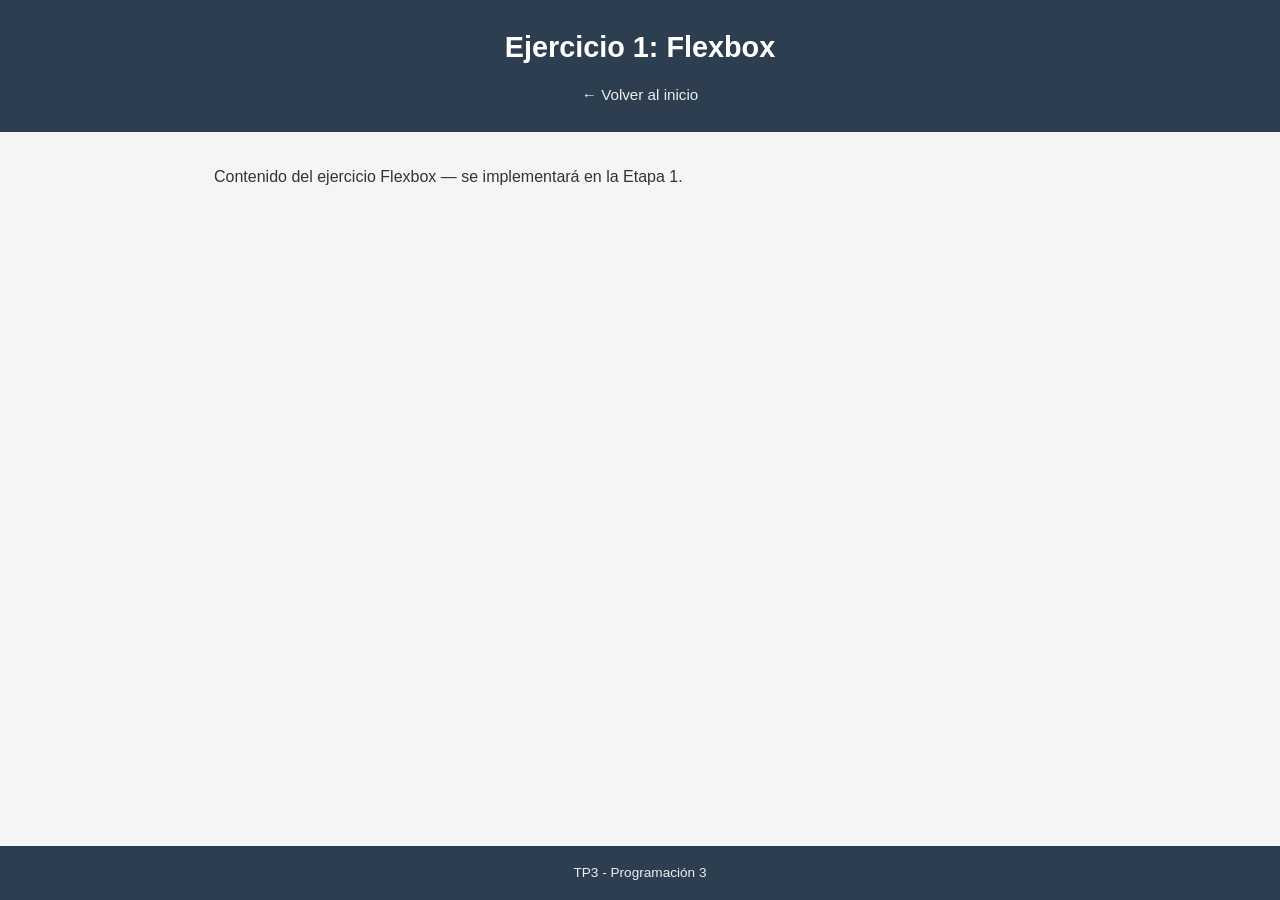
==== flexbox.html @ 9ba96d3a "Agregar navegación entre las 4 páginas Co-authored-by: Cursor <cursoragent@cursor.com>" ====
<!DOCTYPE html>
<html lang="es">
<head>
  <meta charset="UTF-8">
  <meta name="viewport" content="width=device-width, initial-scale=1.0">
  <title>Ejercicio 1 - Flexbox</title>
  <link rel="stylesheet" href="css/styles.css">
</head>
<body>
  <header class="header">
    <h1>Ejercicio 1: Flexbox</h1>
    <nav class="nav-back">
      <a href="index.html">← Volver al inicio</a>
    </nav>
  </header>

  <main class="container">
    <p>Contenido del ejercicio Flexbox — se implementará en la Etapa 1.</p>
  </main>

  <footer class="footer">
    <p>TP3 - Programación 3</p>
  </footer>
</body>
</html>
---- css/styles.css ----
/* ===== Reset y base ===== */
*,
*::before,
*::after {
  box-sizing: border-box;
  margin: 0;
  padding: 0;
}

body {
  font-family: 'Segoe UI', Tahoma, Geneva, Verdana, sans-serif;
  line-height: 1.6;
  color: #333;
  background-color: #f5f5f5;
  min-height: 100vh;
  display: flex;
  flex-direction: column;
}

/* ===== Header ===== */
.header {
  background-color: #2c3e50;
  color: #fff;
  padding: 1.5rem 2rem;
  text-align: center;
}

.header h1 {
  font-size: 1.8rem;
  margin-bottom: 0.25rem;
}

.header p {
  font-size: 1rem;
  opacity: 0.85;
}

/* ===== Navegación de regreso ===== */
.nav-back {
  margin-top: 0.75rem;
}

.nav-back a {
  color: #ecf0f1;
  text-decoration: none;
  font-size: 0.95rem;
}

.nav-back a:hover {
  text-decoration: underline;
}

/* ===== Contenedor principal ===== */
.container {
  flex: 1;
  max-width: 900px;
  margin: 0 auto;
  padding: 2rem 1.5rem;
  width: 100%;
}

.intro {
  margin-bottom: 1.5rem;
}

.intro h2 {
  margin-bottom: 0.5rem;
  color: #2c3e50;
}

/* ===== Tarjetas de navegación (index) ===== */
.nav-ejercicios {
  display: flex;
  flex-wrap: wrap;
  gap: 1rem;
  justify-content: center;
}

.nav-card {
  display: block;
  background: #fff;
  border: 2px solid #3498db;
  border-radius: 8px;
  padding: 1.5rem;
  text-decoration: none;
  color: #333;
  flex: 1 1 250px;
  max-width: 280px;
  transition: transform 0.2s, box-shadow 0.2s;
}

.nav-card:hover {
  transform: translateY(-3px);
  box-shadow: 0 4px 12px rgba(0, 0, 0, 0.15);
}

.nav-card h3 {
  color: #3498db;
  margin-bottom: 0.5rem;
}

.nav-card p {
  font-size: 0.9rem;
  color: #666;
}

/* ===== Footer ===== */
.footer {
  background-color: #2c3e50;
  color: #ecf0f1;
  text-align: center;
  padding: 1rem;
  font-size: 0.85rem;
}
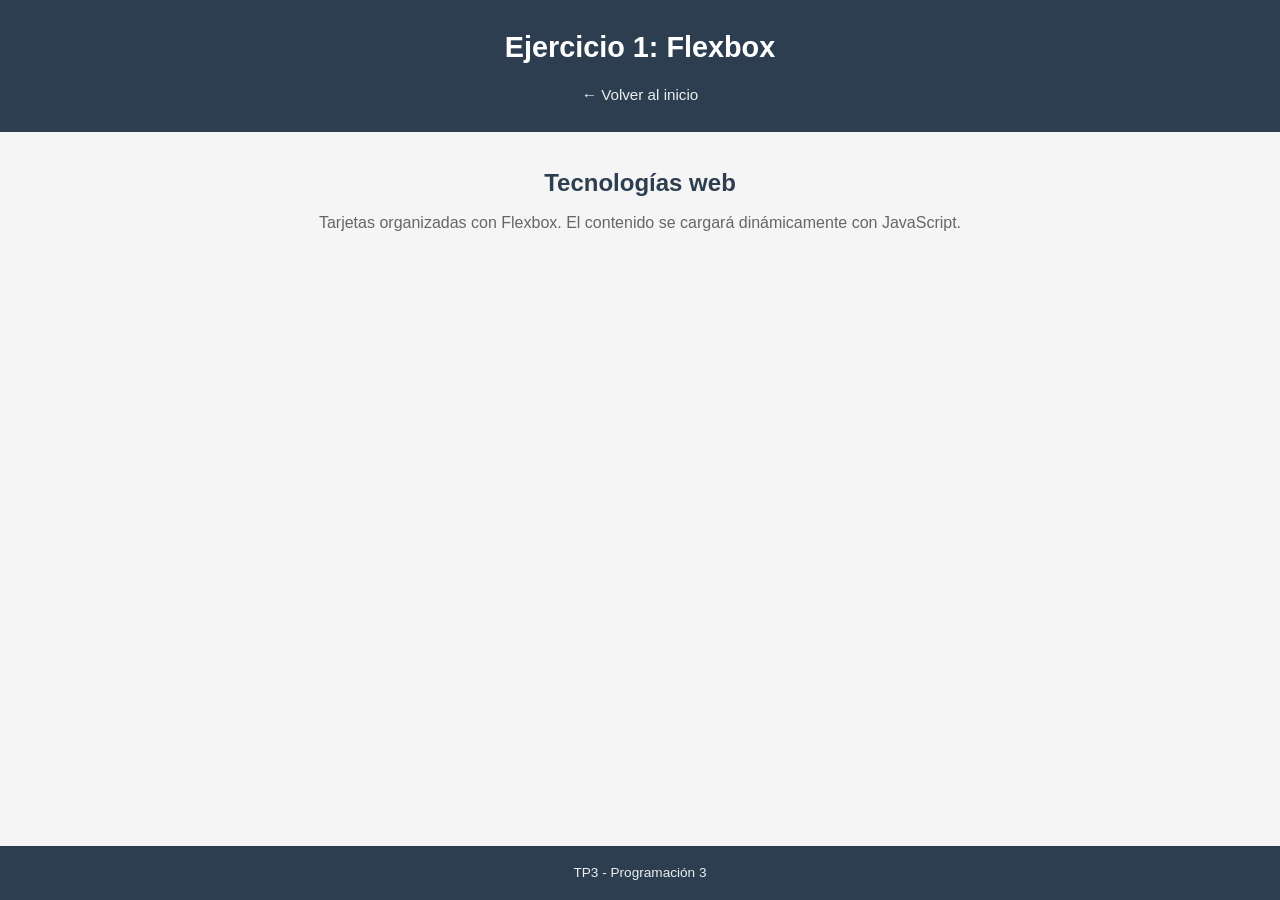
==== commit 4efce60b: "Agregar maquetación flexbox con contenedor y estilos base Co-authored-by: Cursor <cursoragent@cursor" ====
--- a/flexbox.html
+++ b/flexbox.html
@@ -5,6 +5,7 @@
   <meta name="viewport" content="width=device-width, initial-scale=1.0">
   <title>Ejercicio 1 - Flexbox</title>
   <link rel="stylesheet" href="css/styles.css">
+  <link rel="stylesheet" href="css/flexbox.css">
 </head>
 <body>
   <header class="header">
@@ -14,8 +15,15 @@
     </nav>
   </header>
 
-  <main class="container">
-    <p>Contenido del ejercicio Flexbox — se implementará en la Etapa 1.</p>
+  <main class="container flexbox-page">
+    <section class="flexbox-intro">
+      <h2>Tecnologías web</h2>
+      <p>Tarjetas organizadas con Flexbox. El contenido se cargará dinámicamente con JavaScript.</p>
+    </section>
+
+    <div id="cards-container" class="cards-container">
+      <!-- Las tarjetas se generan desde js/flexbox.js -->
+    </div>
   </main>
 
   <footer class="footer">
--- a/css/flexbox.css
+++ b/css/flexbox.css
@@ -0,0 +1,72 @@
+/* ===== Página Flexbox ===== */
+.flexbox-page {
+  max-width: 1100px;
+}
+
+.flexbox-intro {
+  margin-bottom: 1.5rem;
+  text-align: center;
+}
+
+.flexbox-intro h2 {
+  color: #2c3e50;
+  margin-bottom: 0.5rem;
+}
+
+.flexbox-intro p {
+  color: #666;
+}
+
+/* ===== Contenedor Flexbox de tarjetas ===== */
+.cards-container {
+  display: flex;
+  flex-wrap: wrap;
+  justify-content: center;
+  align-items: stretch;
+  gap: 1rem;
+  padding: 1rem 0;
+  min-height: 200px;
+}
+
+/* ===== Tarjeta individual ===== */
+.card {
+  background: #fff;
+  border: 1px solid #ddd;
+  border-radius: 8px;
+  padding: 1.25rem;
+  flex: 1 1 220px;
+  max-width: 260px;
+  box-shadow: 0 2px 6px rgba(0, 0, 0, 0.08);
+  transition: transform 0.2s, box-shadow 0.2s;
+}
+
+.card:hover {
+  transform: translateY(-2px);
+  box-shadow: 0 4px 12px rgba(0, 0, 0, 0.12);
+}
+
+.card h3 {
+  color: #3498db;
+  margin-bottom: 0.5rem;
+  font-size: 1.15rem;
+}
+
+.card .categoria {
+  display: inline-block;
+  background: #ecf0f1;
+  color: #2c3e50;
+  font-size: 0.75rem;
+  padding: 0.2rem 0.5rem;
+  border-radius: 4px;
+  margin-bottom: 0.5rem;
+}
+
+.card .nivel {
+  font-size: 0.9rem;
+  color: #666;
+}
+
+.card.destacado {
+  border-color: #f39c12;
+  border-width: 2px;
+}
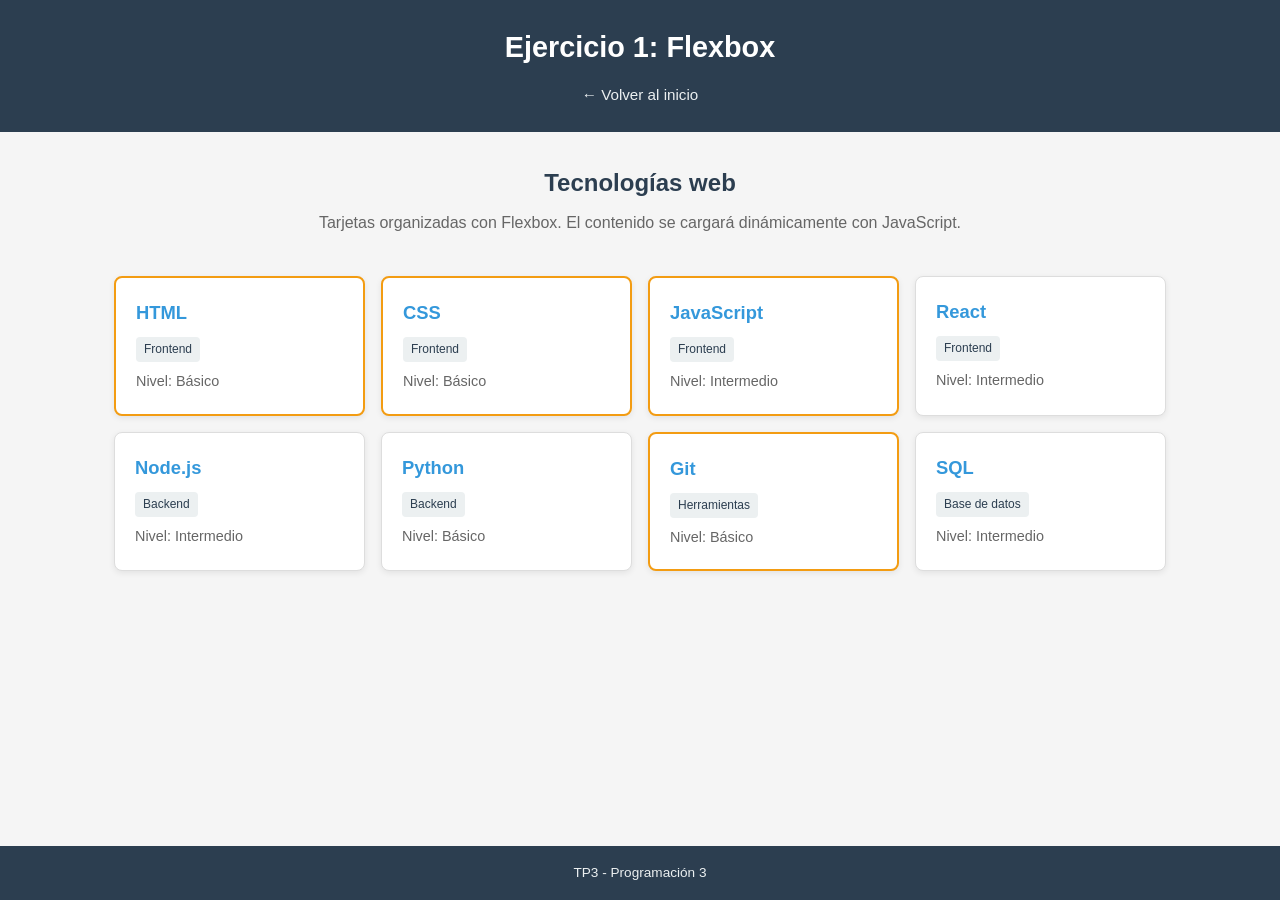
==== commit 47b3934a: "Generar tarjetas dinámicamente desde un arreglo en JavaScript Co-authored-by: Cursor <cursoragent@cu" ====
--- a/flexbox.html
+++ b/flexbox.html
@@ -29,5 +29,7 @@
   <footer class="footer">
     <p>TP3 - Programación 3</p>
   </footer>
+
+  <script src="js/flexbox.js"></script>
 </body>
 </html>
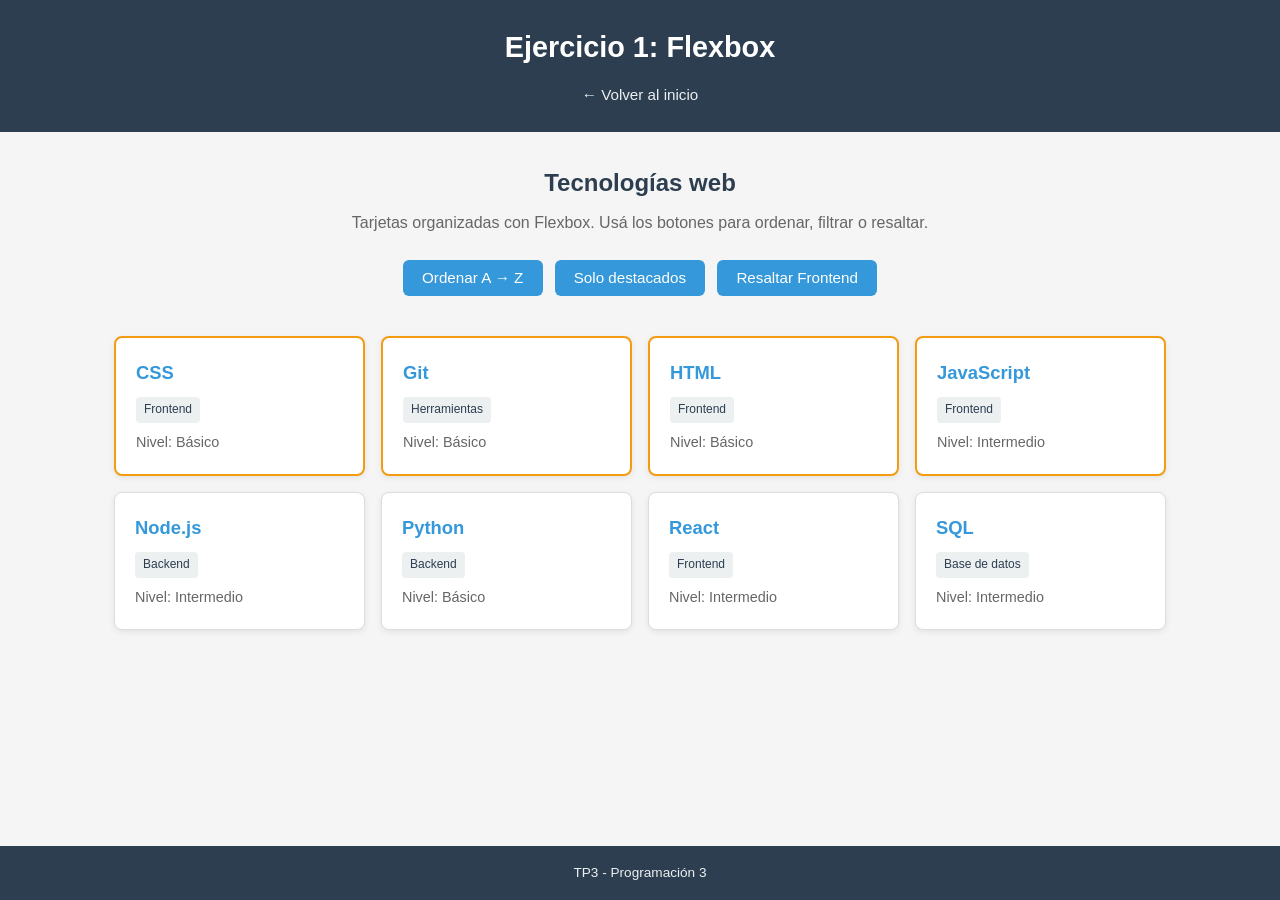
==== commit e2aac74d: "Agregar interacción (ordenar, filtrar, resaltar) en flexbox Co-authored-by: Cursor <cursoragent@curs" ====
--- a/flexbox.html
+++ b/flexbox.html
@@ -18,8 +18,14 @@
   <main class="container flexbox-page">
     <section class="flexbox-intro">
       <h2>Tecnologías web</h2>
-      <p>Tarjetas organizadas con Flexbox. El contenido se cargará dinámicamente con JavaScript.</p>
+      <p>Tarjetas organizadas con Flexbox. Usá los botones para ordenar, filtrar o resaltar.</p>
     </section>
+
+    <div class="flexbox-controls">
+      <button type="button" id="btn-ordenar" class="btn-control">Ordenar A → Z</button>
+      <button type="button" id="btn-filtrar" class="btn-control">Solo destacados</button>
+      <button type="button" id="btn-resaltar" class="btn-control">Resaltar Frontend</button>
+    </div>
 
     <div id="cards-container" class="cards-container">
       <!-- Las tarjetas se generan desde js/flexbox.js -->
--- a/css/flexbox.css
+++ b/css/flexbox.css
@@ -15,6 +15,38 @@
 
 .flexbox-intro p {
   color: #666;
+}
+
+/* ===== Controles de interacción ===== */
+.flexbox-controls {
+  display: flex;
+  flex-wrap: wrap;
+  justify-content: center;
+  gap: 0.75rem;
+  margin-bottom: 1.5rem;
+}
+
+.btn-control {
+  background: #3498db;
+  color: #fff;
+  border: none;
+  border-radius: 6px;
+  padding: 0.6rem 1.2rem;
+  font-size: 0.95rem;
+  cursor: pointer;
+  transition: background 0.2s;
+}
+
+.btn-control:hover {
+  background: #2980b9;
+}
+
+.btn-control.activo {
+  background: #27ae60;
+}
+
+.btn-control.activo:hover {
+  background: #219a52;
 }
 
 /* ===== Contenedor Flexbox de tarjetas ===== */
@@ -70,3 +102,10 @@
   border-color: #f39c12;
   border-width: 2px;
 }
+
+.card.resaltada {
+  background: #fff9e6;
+  border-color: #e74c3c;
+  border-width: 2px;
+  box-shadow: 0 0 0 3px rgba(231, 76, 60, 0.25);
+}
